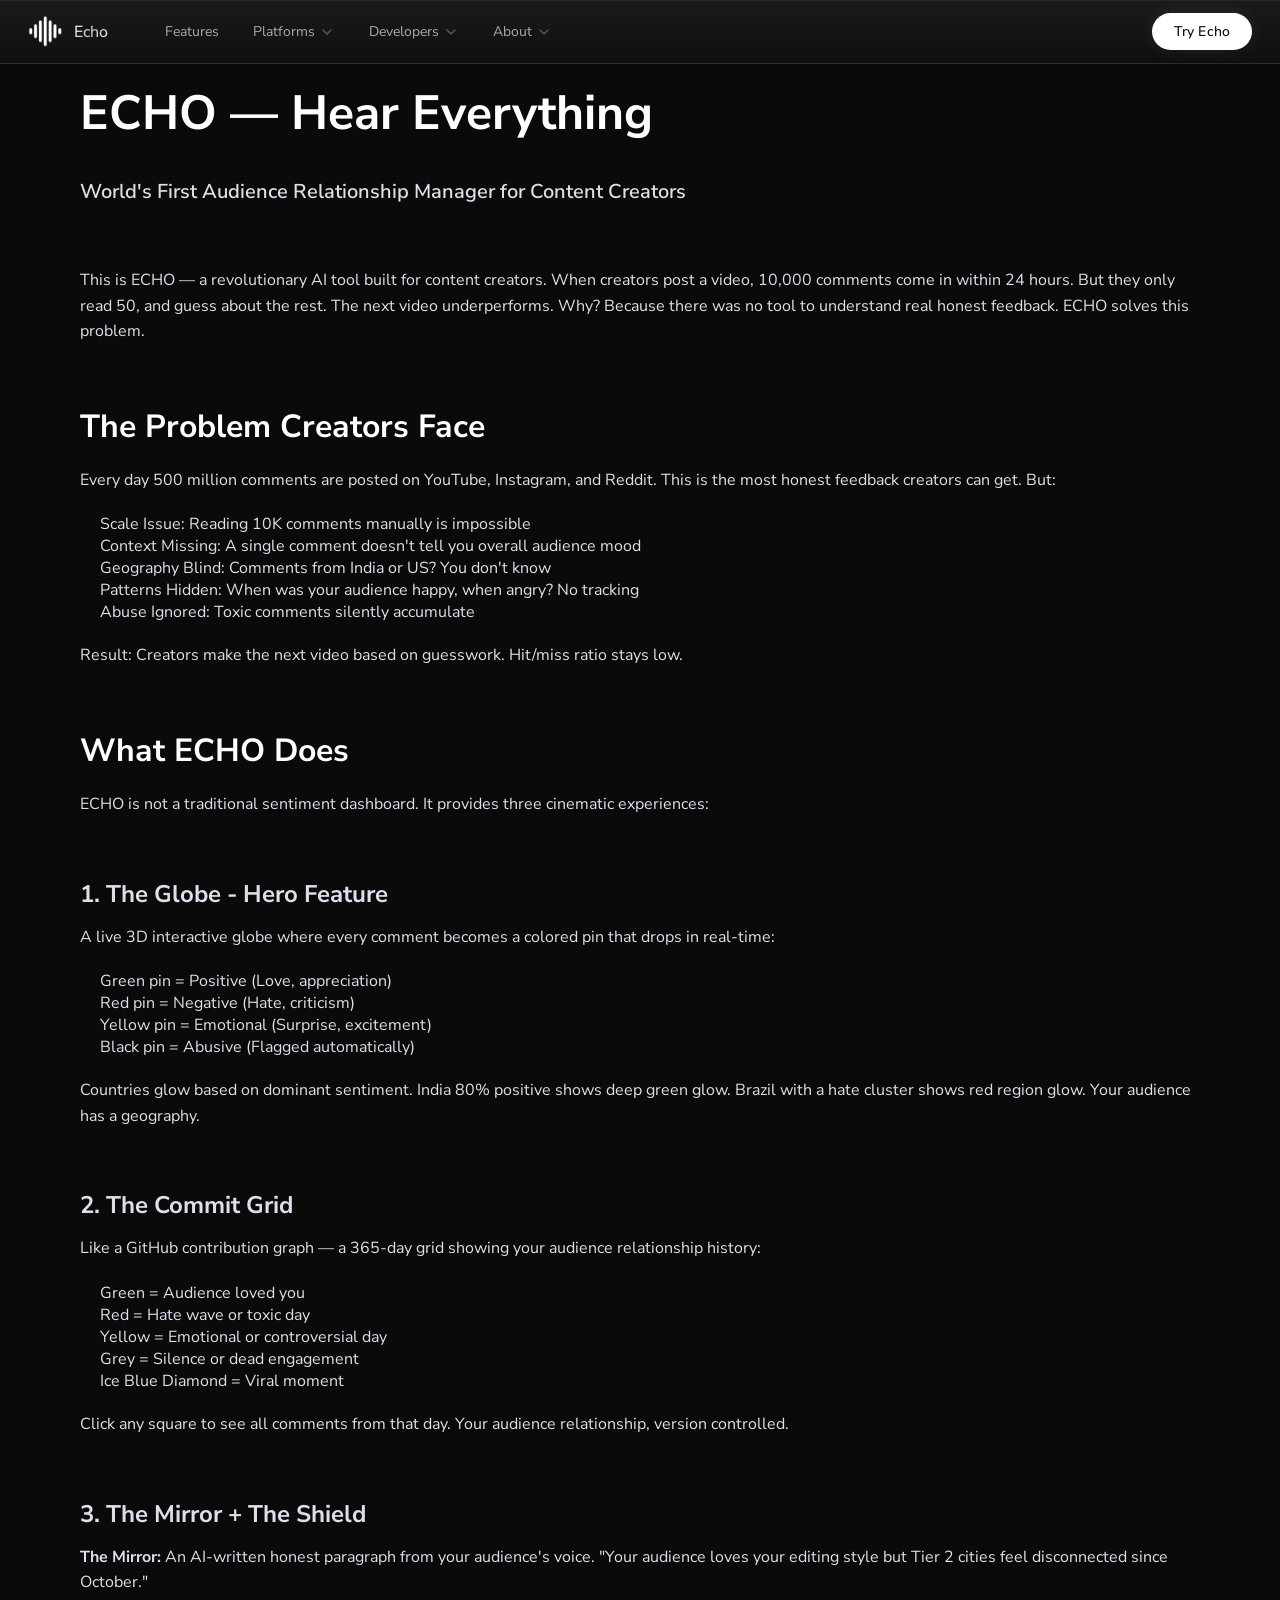
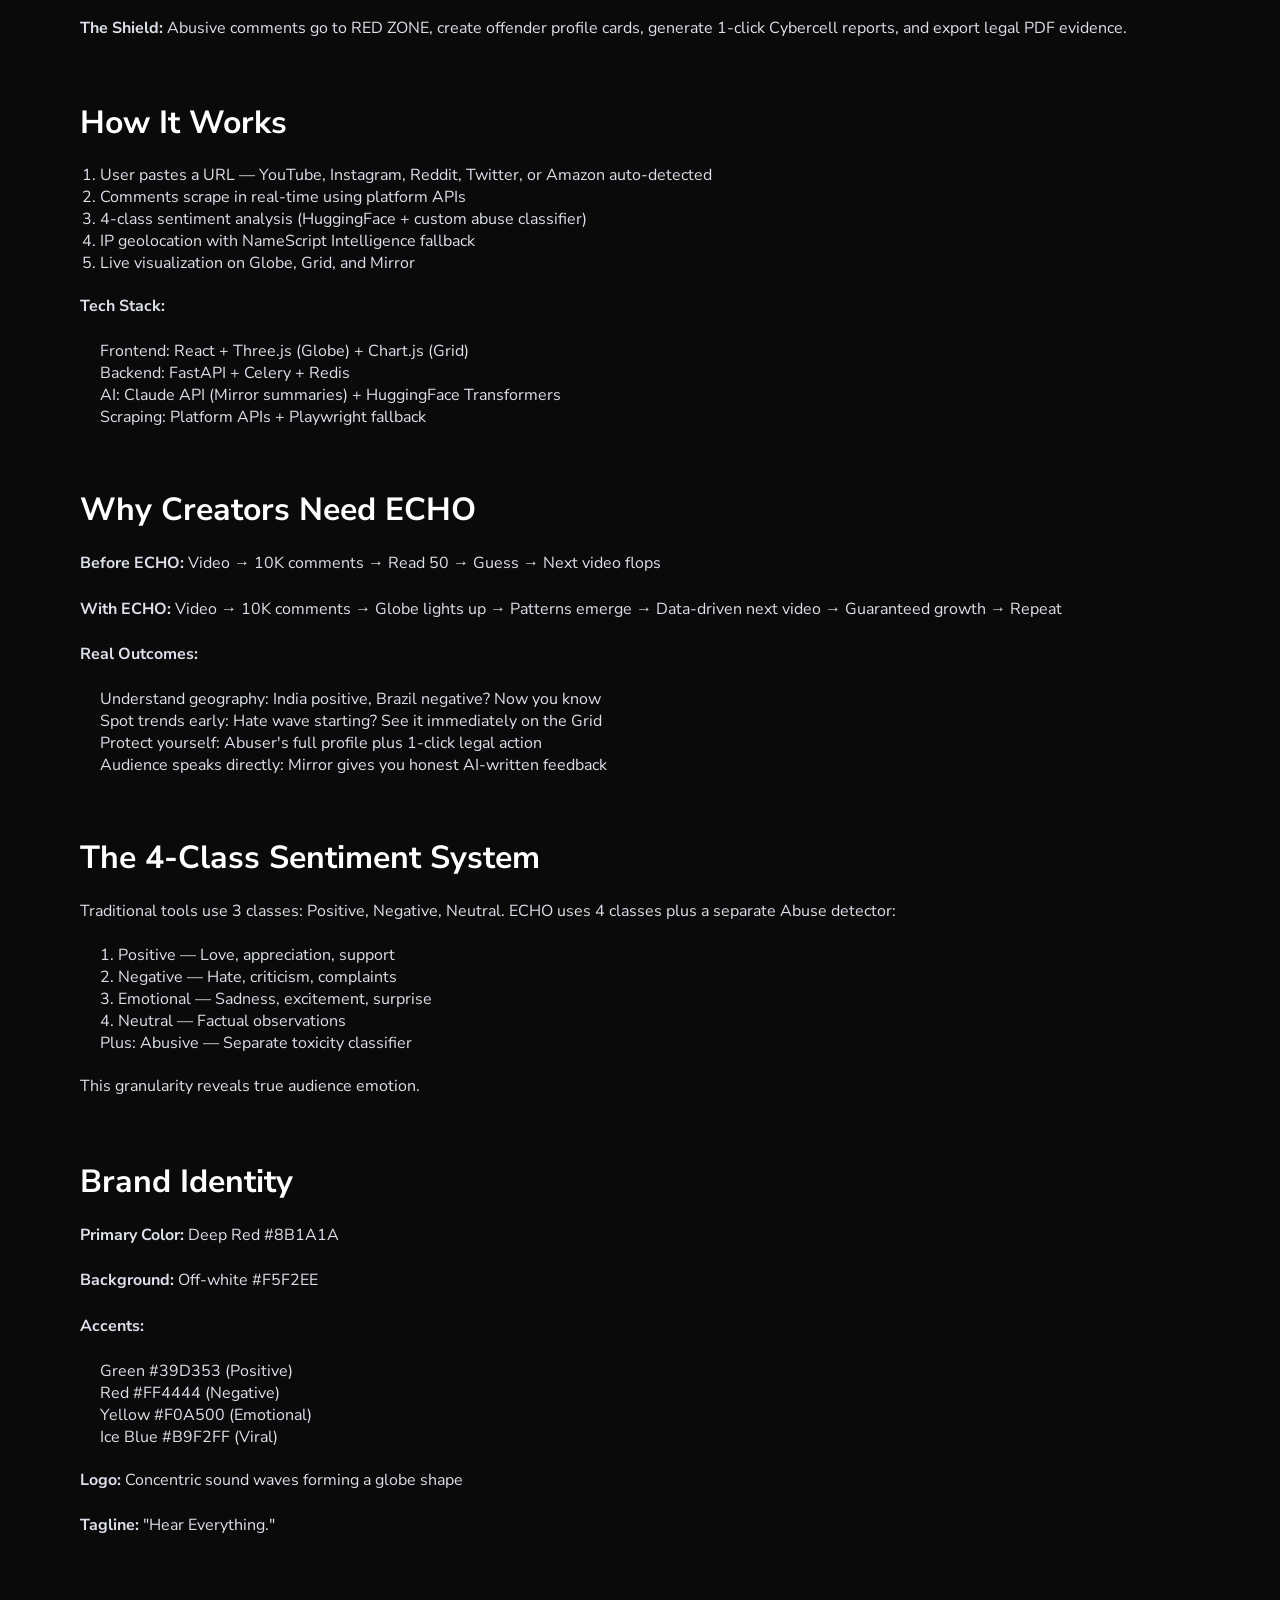
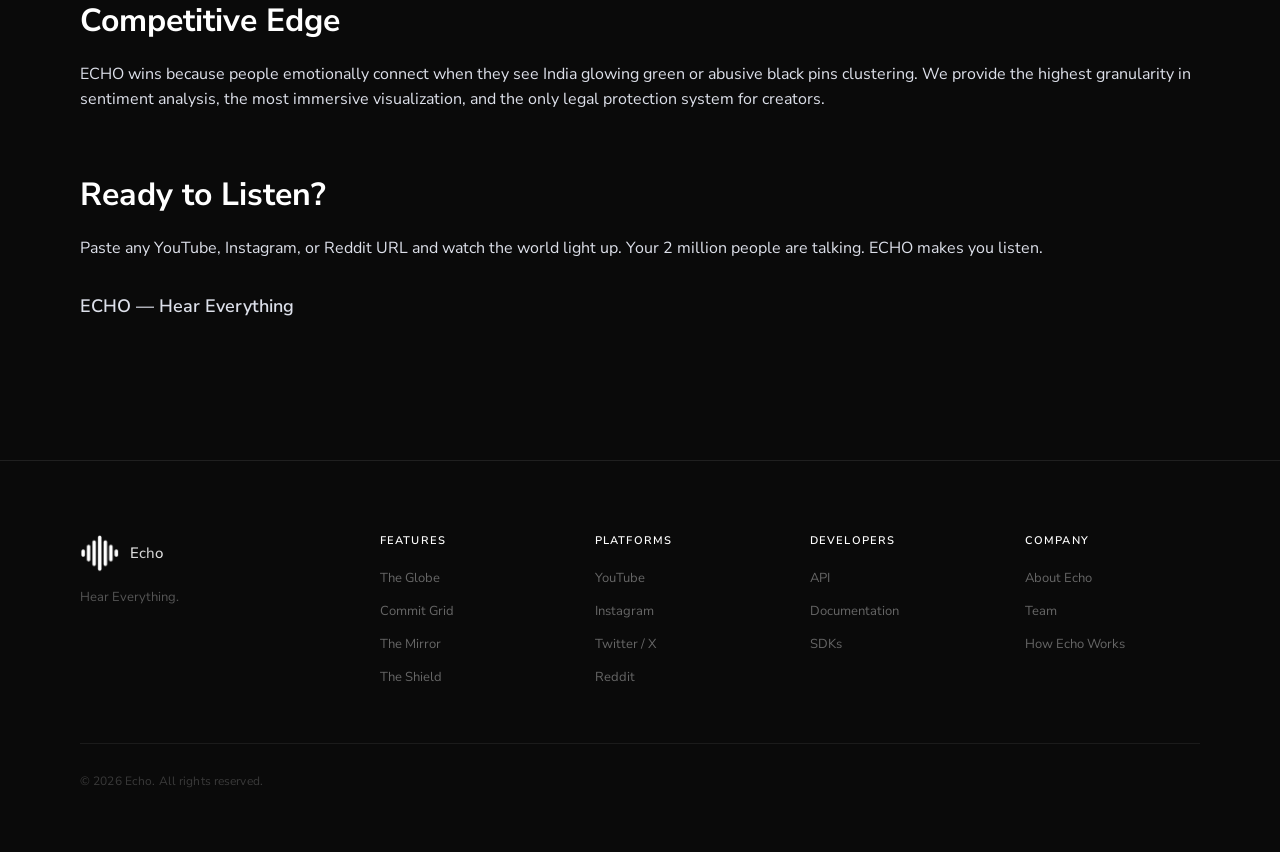
==== about.html @ 7bc2d434 "Initial commit" ====
<!DOCTYPE html>
<html lang="en">
<head>
  <meta charset="UTF-8" />
  <meta name="viewport" content="width=device-width, initial-scale=1.0" />
  <title>About Echo</title>
  <link rel="stylesheet" href="components/navbar/navbar.css" />
  <link rel="stylesheet" href="components/footer/footer.css" />
  <link rel="preconnect" href="https://fonts.googleapis.com" />
  <link rel="preconnect" href="https://fonts.gstatic.com" crossorigin />
  <link href="https://fonts.googleapis.com/css2?family=Nunito+Sans:opsz,wght@6..12,300;6..12,400;6..12,500;6..12,600&display=swap" rel="stylesheet" />
  <style>
    * {
      margin: 0;
      padding: 0;
      box-sizing: border-box;
    }

    body {
      margin: 0;
      padding: 0;
      overflow-x: hidden;
      background: #0a0a0a;
      color: #dde0ea;
      font-family: 'Nunito Sans', sans-serif;
      display: flex;
      flex-direction: column;
      min-height: 100vh;
    }

    main {
      flex: 1;
      padding: 80px 40px;
      max-width: 1200px;
      margin: 0 auto;
      width: 100%;
    }

    h1 {
      font-size: 48px;
      font-weight: 700;
      margin-bottom: 30px;
      color: #fff;
    }

    h2 {
      font-size: 32px;
      font-weight: 700;
      margin: 50px 0 20px;
      color: #fff;
    }

    p {
      font-size: 16px;
      line-height: 1.6;
      color: #dde0ea;
      margin-bottom: 20px;
    }

    a {
      color: #58a6ff;
      text-decoration: none;
    }

    a:hover {
      text-decoration: underline;
    }

    .about-section {
      margin-bottom: 60px;
    }

    .footer {
      flex-shrink: 0;
    }
  </style>
</head>
<body>

<header class="navbar" id="navbar">
  <div class="navbar__bar">

    <a href="/" class="navbar__logo" aria-label="Echo">
      <img src="assets/logo.png" alt="" class="navbar__logo-img" />
      <span class="navbar__logo-text">Echo</span>
    </a>

    <nav class="navbar__nav" aria-label="Main navigation">
      <ul class="navbar__list">

        <li class="navbar__item">
          <a href="html/research.html" class="navbar__link">Features</a>
        </li>

        <li class="navbar__item navbar__item--drop" data-drop="mission">
          <button class="navbar__link navbar__trigger" aria-expanded="false">
            Platforms
            <svg class="navbar__chevron" width="16" height="16" viewBox="0 0 16 16" fill="none">
              <path d="M4 6l4 4 4-4" stroke="currentColor" stroke-width="1.6" stroke-linecap="round" stroke-linejoin="round"/>
            </svg>
          </button>
        </li>

        <li class="navbar__item navbar__item--drop" data-drop="community">
          <button class="navbar__link navbar__trigger" aria-expanded="false">
            Developers 
            <svg class="navbar__chevron" width="16" height="16" viewBox="0 0 16 16" fill="none">
              <path d="M4 6l4 4 4-4" stroke="currentColor" stroke-width="1.6" stroke-linecap="round" stroke-linejoin="round"/>
            </svg>
          </button>
        </li>

        <li class="navbar__item navbar__item--drop" data-drop="resources">
          <button class="navbar__link navbar__trigger" aria-expanded="false">
            About 
            <svg class="navbar__chevron" width="16" height="16" viewBox="0 0 16 16" fill="none">
              <path d="M4 6l4 4 4-4" stroke="currentColor" stroke-width="1.6" stroke-linecap="round" stroke-linejoin="round"/>
            </svg>
          </button>
        </li>

      </ul>
    </nav>

    <div class="navbar__right">
      <a href="html/join.html" class="navbar__cta">Try Echo</a>
      <button class="navbar__hamburger" id="hamburgerBtn" aria-label="Open menu" aria-expanded="false">
        <span></span><span></span><span></span>
      </button>
    </div>

  </div>

  <!-- Dropdowns -->
  <div class="dropdown" id="drop-mission">
    <div class="dropdown__inner">
      <div class="dropdown__info">
        <h3 class="dropdown__headline">Analyze conversations<br>across the internet</h3>
        <p class="dropdown__sub">ECHO collects and analyzes comments from major social platforms to understand audience sentiment.</p>
        <a href="html/mission.html" class="dropdown__see-all">See supported platforms</a>
      </div>
      <ul class="dropdown__links">
        <li><a href="#" class="dropdown__link">YouTube Comments <span>›</span></a></li>
        <li><a href="#" class="dropdown__link">Instagram Reels <span>›</span></a></li>
        <li><a href="#" class="dropdown__link">Twitter / X Replies <span>›</span></a></li>
        <li><a href="#" class="dropdown__link">Reddit Discussions <span>›</span></a></li>
        <li><a href="#" class="dropdown__link">Amazon Reviews <span>›</span></a></li>
      </ul>
    </div>
  </div>

  <div class="dropdown" id="drop-community">
    <div class="dropdown__inner">
      <div class="dropdown__info">
        <h3 class="dropdown__headline">Built by developers,<br>for developers</h3>
        <p class="dropdown__sub">Integrate Echo into your applications using our APIs and developer tools.</p>
        <a href="html/community.html" class="dropdown__see-all">Developer resources</a>
      </div>
      <ul class="dropdown__links">
        <li><a href="#" class="dropdown__link">REST API <span>›</span></a></li>
        <li><a href="#" class="dropdown__link">Documentation <span>›</span></a></li>
        <li><a href="#" class="dropdown__link">SDKs & Tools <span>›</span></a></li>
        <li><a href="#" class="dropdown__link">Open Source <span>›</span></a></li>
      </ul>
    </div>
  </div>

  <div class="dropdown" id="drop-resources">
    <div class="dropdown__inner">
      <div class="dropdown__info">
        <h3 class="dropdown__headline">Learn more about<br>ECHO and its mission</h3>
      </div>
      <ul class="dropdown__links">
        <li><a href="#" class="dropdown__link">About Echo <span>›</span></a></li>
        <li><a href="#" class="dropdown__link">Team <span>›</span></a></li>
        <li><a href="#" class="dropdown__link">How Echo Works <span>›</span></a></li>
        <li><a href="#" class="dropdown__link">Contact <span>›</span></a></li>
      </ul>
    </div>
  </div>

  <div class="mobile-menu" id="mobileMenu" aria-hidden="true">
    <ul class="mobile-list">
      <li><a href="html/research.html" class="mobile-link">Features</a></li>

      <li class="mobile-group">
        <button class="mobile-link mobile-group__btn" aria-expanded="false">
          Platforms
          <svg class="navbar__chevron" width="16" height="16" viewBox="0 0 16 16" fill="none">
            <path d="M4 6l4 4 4-4" stroke="currentColor" stroke-width="1.6" stroke-linecap="round" stroke-linejoin="round"/>
          </svg>
        </button>
        <ul class="mobile-sub">
          <li><a href="#" class="mobile-sublink">YouTube</a></li>
          <li><a href="#" class="mobile-sublink">Instagram</a></li>
          <li><a href="#" class="mobile-sublink">Twitter / X</a></li>
          <li><a href="#" class="mobile-sublink">Reddit</a></li>
        </ul>
      </li>

      <li class="mobile-group">
        <button class="mobile-link mobile-group__btn" aria-expanded="false">
          Developers
          <svg class="navbar__chevron" width="16" height="16" viewBox="0 0 16 16" fill="none">
            <path d="M4 6l4 4 4-4" stroke="currentColor" stroke-width="1.6" stroke-linecap="round" stroke-linejoin="round"/>
          </svg>
        </button>
        <ul class="mobile-sub">
          <li><a href="#" class="mobile-sublink">API</a></li>
          <li><a href="#" class="mobile-sublink">Documentation</a></li>
          <li><a href="#" class="mobile-sublink">Open Source</a></li>
        </ul>
      </li>

      <li class="mobile-group">
        <button class="mobile-link mobile-group__btn" aria-expanded="false">
          About
          <svg class="navbar__chevron" width="16" height="16" viewBox="0 0 16 16" fill="none">
            <path d="M4 6l4 4 4-4" stroke="currentColor" stroke-width="1.6" stroke-linecap="round" stroke-linejoin="round"/>
          </svg>
        </button>
        <ul class="mobile-sub">
          <li><a href="#" class="mobile-sublink">About Echo</a></li>
          <li><a href="#" class="mobile-sublink">Team</a></li>
          <li><a href="#" class="mobile-sublink">Hackathon</a></li>
        </ul>
      </li>

      <li class="mobile-cta-row">
        <a href="html/join.html" class="navbar__cta">Try Echo</a>
      </li>
    </ul>
  </div>

</header>

<div class="dropdown-overlay" id="dropOverlay"></div>

<main>
  <div class="about-section">
    <h1>ECHO — Hear Everything</h1>
    <p style="font-size: 20px; font-weight: 600; margin-bottom: 40px;">World's First Audience Relationship Manager for Content Creators</p>
  </div>

  <div class="about-section">
    <p>This is ECHO — a revolutionary AI tool built for content creators. When creators post a video, 10,000 comments come in within 24 hours. But they only read 50, and guess about the rest. The next video underperforms. Why? Because there was no tool to understand real honest feedback. ECHO solves this problem.</p>
  </div>

  <div class="about-section">
    <h2>The Problem Creators Face</h2>
    <p>Every day 500 million comments are posted on YouTube, Instagram, and Reddit. This is the most honest feedback creators can get. But:</p>
    <ul style="margin: 15px 0 20px 20px; color: #dde0ea;">
      <li>Scale Issue: Reading 10K comments manually is impossible</li>
      <li>Context Missing: A single comment doesn't tell you overall audience mood</li>
      <li>Geography Blind: Comments from India or US? You don't know</li>
      <li>Patterns Hidden: When was your audience happy, when angry? No tracking</li>
      <li>Abuse Ignored: Toxic comments silently accumulate</li>
    </ul>
    <p>Result: Creators make the next video based on guesswork. Hit/miss ratio stays low.</p>
  </div>

  <div class="about-section">
    <h2>What ECHO Does</h2>
    <p>ECHO is not a traditional sentiment dashboard. It provides three cinematic experiences:</p>
  </div>

  <div class="about-section">
    <h3 style="font-size: 24px; margin: 30px 0 15px;">1. The Globe - Hero Feature</h3>
    <p>A live 3D interactive globe where every comment becomes a colored pin that drops in real-time:</p>
    <ul style="margin: 15px 0 20px 20px; color: #dde0ea;">
      <li>Green pin = Positive (Love, appreciation)</li>
      <li>Red pin = Negative (Hate, criticism)</li>
      <li>Yellow pin = Emotional (Surprise, excitement)</li>
      <li>Black pin = Abusive (Flagged automatically)</li>
    </ul>
    <p>Countries glow based on dominant sentiment. India 80% positive shows deep green glow. Brazil with a hate cluster shows red region glow. Your audience has a geography.</p>
  </div>

  <div class="about-section">
    <h3 style="font-size: 24px; margin: 30px 0 15px;">2. The Commit Grid</h3>
    <p>Like a GitHub contribution graph — a 365-day grid showing your audience relationship history:</p>
    <ul style="margin: 15px 0 20px 20px; color: #dde0ea;">
      <li>Green = Audience loved you</li>
      <li>Red = Hate wave or toxic day</li>
      <li>Yellow = Emotional or controversial day</li>
      <li>Grey = Silence or dead engagement</li>
      <li>Ice Blue Diamond = Viral moment</li>
    </ul>
    <p>Click any square to see all comments from that day. Your audience relationship, version controlled.</p>
  </div>

  <div class="about-section">
    <h3 style="font-size: 24px; margin: 30px 0 15px;">3. The Mirror + The Shield</h3>
    <p><strong>The Mirror:</strong> An AI-written honest paragraph from your audience's voice. "Your audience loves your editing style but Tier 2 cities feel disconnected since October."</p>
    <p><strong>The Shield:</strong> Abusive comments go to RED ZONE, create offender profile cards, generate 1-click Cybercell reports, and export legal PDF evidence.</p>
  </div>

  <div class="about-section">
    <h2>How It Works</h2>
    <ol style="margin: 15px 0 20px 20px; color: #dde0ea;">
      <li>User pastes a URL — YouTube, Instagram, Reddit, Twitter, or Amazon auto-detected</li>
      <li>Comments scrape in real-time using platform APIs</li>
      <li>4-class sentiment analysis (HuggingFace + custom abuse classifier)</li>
      <li>IP geolocation with NameScript Intelligence fallback</li>
      <li>Live visualization on Globe, Grid, and Mirror</li>
    </ol>
    <p><strong>Tech Stack:</strong></p>
    <ul style="margin: 15px 0 20px 20px; color: #dde0ea;">
      <li>Frontend: React + Three.js (Globe) + Chart.js (Grid)</li>
      <li>Backend: FastAPI + Celery + Redis</li>
      <li>AI: Claude API (Mirror summaries) + HuggingFace Transformers</li>
      <li>Scraping: Platform APIs + Playwright fallback</li>
    </ul>
  </div>

  <div class="about-section">
    <h2>Why Creators Need ECHO</h2>
    <p><strong>Before ECHO:</strong> Video → 10K comments → Read 50 → Guess → Next video flops</p>
    <p><strong>With ECHO:</strong> Video → 10K comments → Globe lights up → Patterns emerge → Data-driven next video → Guaranteed growth → Repeat</p>
    <p><strong>Real Outcomes:</strong></p>
    <ul style="margin: 15px 0 20px 20px; color: #dde0ea;">
      <li>Understand geography: India positive, Brazil negative? Now you know</li>
      <li>Spot trends early: Hate wave starting? See it immediately on the Grid</li>
      <li>Protect yourself: Abuser's full profile plus 1-click legal action</li>
      <li>Audience speaks directly: Mirror gives you honest AI-written feedback</li>
    </ul>
  </div>

  <div class="about-section">
    <h2>The 4-Class Sentiment System</h2>
    <p>Traditional tools use 3 classes: Positive, Negative, Neutral. ECHO uses 4 classes plus a separate Abuse detector:</p>
    <ul style="margin: 15px 0 20px 20px; color: #dde0ea;">
      <li>1. Positive — Love, appreciation, support</li>
      <li>2. Negative — Hate, criticism, complaints</li>
      <li>3. Emotional — Sadness, excitement, surprise</li>
      <li>4. Neutral — Factual observations</li>
      <li>Plus: Abusive — Separate toxicity classifier</li>
    </ul>
    <p>This granularity reveals true audience emotion.</p>
  </div>

  <div class="about-section">
    <h2>Brand Identity</h2>
    <p><strong>Primary Color:</strong> Deep Red #8B1A1A</p>
    <p><strong>Background:</strong> Off-white #F5F2EE</p>
    <p><strong>Accents:</strong></p>
    <ul style="margin: 15px 0 20px 20px; color: #dde0ea;">
      <li>Green #39D353 (Positive)</li>
      <li>Red #FF4444 (Negative)</li>
      <li>Yellow #F0A500 (Emotional)</li>
      <li>Ice Blue #B9F2FF (Viral)</li>
    </ul>
    <p><strong>Logo:</strong> Concentric sound waves forming a globe shape</p>
    <p><strong>Tagline:</strong> "Hear Everything."</p>
  </div>

  <div class="about-section">
    <h2>Competitive Edge</h2>
    <p>ECHO wins because people emotionally connect when they see India glowing green or abusive black pins clustering. We provide the highest granularity in sentiment analysis, the most immersive visualization, and the only legal protection system for creators.</p>
  </div>

  <div class="about-section">
    <h2>Ready to Listen?</h2>
    <p>Paste any YouTube, Instagram, or Reddit URL and watch the world light up. Your 2 million people are talking. ECHO makes you listen.</p>
    <p style="margin-top: 30px; font-size: 18px; font-weight: 600;">ECHO — Hear Everything</p>
  </div>
</main>

<footer class="footer" id="footer">
  <div class="footer__top">

    <div class="footer__brand">
      <a href="/" class="footer__logo">
        <img src="assets/logo.png" alt="" class="footer__logo-img" />
        <span class="footer__logo-text">Echo</span>
      </a>
      <p class="footer__tagline">Hear Everything.</p>
    </div>

    <div class="footer__col">
      <h4 class="footer__col-title">Features</h4>
      <ul class="footer__col-list">
        <li><a href="#" class="footer__col-link">The Globe</a></li>
        <li><a href="#" class="footer__col-link">Commit Grid</a></li>
        <li><a href="#" class="footer__col-link">The Mirror</a></li>
        <li><a href="#" class="footer__col-link">The Shield</a></li>
      </ul>
    </div>

    <div class="footer__col">
      <h4 class="footer__col-title">Platforms</h4>
      <ul class="footer__col-list">
        <li><a href="#" class="footer__col-link">YouTube</a></li>
        <li><a href="#" class="footer__col-link">Instagram</a></li>
        <li><a href="#" class="footer__col-link">Twitter / X</a></li>
        <li><a href="#" class="footer__col-link">Reddit</a></li>
      </ul>
    </div>

    <div class="footer__col">
      <h4 class="footer__col-title">Developers</h4>
      <ul class="footer__col-list">
        <li><a href="#" class="footer__col-link">API</a></li>
        <li><a href="#" class="footer__col-link">Documentation</a></li>
        <li><a href="#" class="footer__col-link">SDKs</a></li>
      </ul>
    </div>

    <div class="footer__col">
      <h4 class="footer__col-title">Company</h4>
      <ul class="footer__col-list">
        <li><a href="#" class="footer__col-link">About Echo</a></li>
        <li><a href="#" class="footer__col-link">Team</a></li>
        <li><a href="#" class="footer__col-link">How Echo Works</a></li>
      </ul>
    </div>

  </div>

  <div class="footer__bottom">
    <p class="footer__copy">© <span id="footerYear"></span> Echo. All rights reserved.</p>
  </div>

</footer>

<script src="components/navbar/navbar.js"></script>
<script src="components/footer/footer.js"></script>

</body>
</html>
---- components/navbar/navbar.css ----
/* ============================================================
   ASTRAKSHAYA — NAVBAR CSS
   ============================================================ */

*, *::before, *::after { box-sizing: border-box; margin: 0; padding: 0; }

:root {
  --bg:           #0a0a0a;
  --drop-bg:      #141414;
  --border:       rgba(255,255,255,0.09);
  --border-drop:  rgba(255,255,255,0.11);
  --text:         #f2f2f2;
  --text-nav:     #aaaaaa;
  --text-nav-hov: #ffffff;
  --text-dim:     #555555;
  --text-head:    #e8e8e8;
  --text-sub:     #666666;
  --text-link:    #d0d0d0;
  --pill:         rgba(255,255,255,0.08);
  --pill-hover:   rgba(255,255,255,0.12);
  --pill-border:  rgba(255,255,255,0.13);
  --cta-bg:       #ffffff;
  --cta-fg:       #0a0a0a;
  --cta-hover:    #e8e8e8;
  --nav-h:        64px;
  --r-pill:       999px;
  --ease:         cubic-bezier(0.2, 0, 0, 1);
  --font:         'Nunito Sans', -apple-system, BlinkMacSystemFont, sans-serif;
}

html { scroll-behavior: smooth; }
body {
  font-family: var(--font);
  background: var(--bg);
  color: var(--text);
  -webkit-font-smoothing: antialiased;
}
a  { text-decoration: none; color: inherit; }
ul { list-style: none; }
button { background: none; border: none; cursor: pointer; font: inherit; color: inherit; padding: 0; }

/* ── NAVBAR ───────────────────────────────────────────────── */
.navbar {
  position: fixed;
  inset: 0 0 auto 0;
  z-index: 900;
}

.navbar__bar {
  height: var(--nav-h);
  background: linear-gradient(180deg, #1a1a1a 0%, #0f0f0f 100%);
  border-bottom: 1px solid var(--border);
  box-shadow: inset 0 1px 0 rgba(255,255,255,0.06);
  display: flex;
  align-items: center;
  padding: 0 28px;
  transition: box-shadow .3s var(--ease), background .3s var(--ease);
}

.navbar.is-scrolled .navbar__bar {
  background: linear-gradient(180deg, #191919 0%, #0d0d0d 100%);
  box-shadow:
    inset 0 1px 0 rgba(255,255,255,0.08),
    0 8px 40px rgba(0,0,0,0.8),
    0 2px 10px rgba(0,0,0,0.5);
  backdrop-filter: blur(16px);
  -webkit-backdrop-filter: blur(16px);
}

/* ── LOGO ─────────────────────────────────────────────────── */
.navbar__logo {
  display: flex;
  align-items: center;
  gap: 11px;
  flex-shrink: 0;
  margin-right: 40px;
  transition: opacity .2s;
}
.navbar__logo:hover { opacity: .82; }

.navbar__logo-img {
  width: 35px;
  height: 35px;
  object-fit: contain;
  display: block;
  filter: brightness(0) invert(1) brightness(1.1);
}

.navbar__logo-text {
  font-size: 1rem;
  font-weight: 500;
  letter-spacing: .01em;
  background: linear-gradient(135deg, #ffffff 0%, #c0c0c0 55%, #ffffff 100%);
  -webkit-background-clip: text;
  -webkit-text-fill-color: transparent;
  background-clip: text;
  line-height: 1;
}

/* ── NAV LIST ─────────────────────────────────────────────── */
.navbar__nav { flex: 1; }

.navbar__list {
  display: flex;
  align-items: center;
  gap: 2px;
}

.navbar__item { position: relative; }

.navbar__link,
.navbar__trigger {
  display: inline-flex;
  align-items: center;
  gap: 4px;
  padding: 7px 15px;
  border-radius: var(--r-pill);
  font-size: .875rem;
  font-weight: 400;
  color: var(--text-nav);
  background: transparent;
  border: 1px solid transparent;
  white-space: nowrap;
  transition: background .1s var(--ease), color .1s var(--ease), border-color .1s;
}
.navbar__link:hover,
.navbar__trigger:hover {
  color: var(--text-nav-hov);
  background: var(--pill);
  border-color: var(--pill-border);
}

.navbar__item--drop.is-open > .navbar__trigger {
  color: var(--text-nav-hov);
  background: var(--pill-hover);
  border-color: var(--pill-border);
}

.navbar__chevron {
  color: var(--text-dim);
  flex-shrink: 0;
  transition: transform .2s var(--ease), color .1s;
}
.navbar__item--drop.is-open > .navbar__trigger .navbar__chevron {
  transform: rotate(180deg);
  color: var(--text-nav);
}

/* ── RIGHT ────────────────────────────────────────────────── */
.navbar__right {
  display: flex;
  align-items: center;
  gap: 14px;
  margin-left: auto;
  flex-shrink: 0;
}

/* ── CTA ──────────────────────────────────────────────────── */
.navbar__cta {
  display: inline-flex;
  align-items: center;
  gap: 7px;
  padding: 9px 22px;
  background: var(--cta-bg);
  color: var(--cta-fg);
  border-radius: var(--r-pill);
  font-size: .875rem;
  font-weight: 500;
  letter-spacing: .01em;
  white-space: nowrap;
  transition: background .18s var(--ease), box-shadow .25s, transform .15s;
  box-shadow: 0 0 18px rgba(255,255,255,0.1), 0 3px 12px rgba(0,0,0,0.4);
}
.navbar__cta:hover {
  background: var(--cta-hover);
  box-shadow: 0 0 28px rgba(255,255,255,0.16), 0 4px 18px rgba(0,0,0,0.5);
}
.navbar__cta:active { transform: scale(.97); }

/* ── HAMBURGER ────────────────────────────────────────────── */
.navbar__hamburger {
  display: none;
  flex-direction: column;
  justify-content: center;
  gap: 5px;
  width: 38px;
  height: 38px;
  padding: 8px;
  border-radius: 50%;
  border: 1px solid transparent;
  transition: background .18s, border-color .18s;
}
.navbar__hamburger:hover { background: var(--pill); border-color: var(--pill-border); }
.navbar__hamburger span {
  display: block;
  height: 1.5px;
  background: var(--text-nav);
  border-radius: 2px;
  transition: transform .3s var(--ease), opacity .2s, width .25s;
  transform-origin: center;
}
.navbar__hamburger span:nth-child(3) { width: 65%; }
.navbar__hamburger.is-open span:nth-child(1) { transform: translateY(6.5px) rotate(45deg); }
.navbar__hamburger.is-open span:nth-child(2) { opacity: 0; }
.navbar__hamburger.is-open span:nth-child(3) { width: 100%; transform: translateY(-6.5px) rotate(-45deg); }

/* ── DROPDOWN ─────────────────────────────────────────────── */
.dropdown {
  position: absolute;
  top: 100%;
  left: 0;
  right: 0;
  width: 100%;
  background: var(--drop-bg);
  border-bottom: 1px solid var(--border-drop);
  box-shadow:
    inset 0 1px 0 rgba(255,255,255,0.05),
    0 20px 60px rgba(0,0,0,0.8),
    0 6px 20px rgba(0,0,0,0.5);
  opacity: 0;
  pointer-events: none;
  transform: translateY(-6px);
  transition: opacity .15s var(--ease), transform .15s var(--ease);
}
.dropdown.is-open {
  opacity: 1;
  pointer-events: all;
  transform: translateY(0);
}

.dropdown__inner {
  max-width: 1280px;
  margin: 0 auto;
  padding: 36px 80px 40px;
  display: flex;
  gap: 140px;
  align-items: flex-start;
}

.dropdown__info {
  flex-shrink: 0;
  width: 320px;
}

.dropdown__headline {
  font-size: 1.25rem;
  font-weight: 400;
  line-height: 1.45;
  color: var(--text-head);
  margin-bottom: 14px;
}

.dropdown__sub {
  font-size: .875rem;
  color: var(--text-sub);
  line-height: 1.65;
  margin-bottom: 24px;
}

.dropdown__see-all {
  display: inline-flex;
  align-items: center;
  padding: 8px 20px;
  border: 1px solid rgba(255,255,255,0.14);
  border-radius: var(--r-pill);
  font-size: .8125rem;
  color: var(--text-nav);
  background: rgba(255,255,255,0.04);
  transition: background .18s, color .18s, border-color .18s;
}
.dropdown__see-all:hover {
  background: rgba(255,255,255,0.09);
  border-color: rgba(255,255,255,0.22);
  color: var(--text);
}

.dropdown__links {
  flex: 1;
  display: flex;
  flex-direction: column;
  padding-top: 4px;
}

.dropdown__link {
  display: flex;
  align-items: center;
  justify-content: space-between;
  padding: 14px 0;
  font-size: 1.05rem;
  font-weight: 400;
  color: var(--text-link);
  border-bottom: 1px solid rgba(255,255,255,0.07);
  transition: color .15s, padding-left .2s var(--ease);
}
.dropdown__links li:last-child .dropdown__link { border-bottom: none; }

.dropdown__link span {
  font-size: 1.2rem;
  font-weight: 300;
  color: var(--text-dim);
  flex-shrink: 0;
  transition: transform .2s var(--ease), color .15s;
}
.dropdown__link:hover { color: #ffffff; padding-left: 8px; }
.dropdown__link:hover span { transform: translateX(5px); color: var(--text-nav); }

/* ── BLUR OVERLAY ─────────────────────────────────────────── */
.dropdown-overlay {
  position: fixed;
  inset: 0;
  top: var(--nav-h);
  background: rgba(0,0,0,0.45);
  backdrop-filter: blur(8px);
  -webkit-backdrop-filter: blur(8px);
  z-index: 899;
  opacity: 0;
  pointer-events: none;
  transition: opacity .2s var(--ease);
}
.dropdown-overlay.is-visible { opacity: 1; }

/* ── MOBILE MENU ──────────────────────────────────────────── */
.mobile-menu {
  display: none;
  position: absolute;
  top: var(--nav-h);
  left: 0; right: 0;
  background: #0e0e0e;
  border-top: 1px solid var(--border);
  overflow-y: auto;
  max-height: calc(100vh - var(--nav-h));
  opacity: 0;
  transform: translateY(-6px);
  pointer-events: none;
  transition: opacity .25s var(--ease), transform .25s var(--ease);
}
.mobile-menu.is-open {
  opacity: 1;
  transform: translateY(0);
  pointer-events: all;
}

.mobile-list { display: flex; flex-direction: column; padding: 8px 0 32px; }

.mobile-link {
  display: flex;
  align-items: center;
  justify-content: space-between;
  width: 100%;
  padding: 15px 24px;
  font-size: .9375rem;
  color: var(--text-nav);
  transition: background .15s, color .15s;
}
.mobile-link:hover { background: var(--pill); color: var(--text); }

.mobile-sub {
  overflow: hidden;
  max-height: 0;
  background: rgba(255,255,255,0.02);
  transition: max-height .3s var(--ease);
}
.mobile-sub.is-open { max-height: 400px; }

.mobile-sublink {
  display: block;
  padding: 12px 24px 12px 40px;
  font-size: .875rem;
  color: var(--text-dim);
  transition: color .15s, background .15s;
}
.mobile-sublink:hover { color: var(--text); background: var(--pill); }

.mobile-group__btn[aria-expanded="true"] .navbar__chevron { transform: rotate(180deg); }

.mobile-cta-row { padding: 20px 24px 0; }
.mobile-cta-row .navbar__cta { width: 100%; justify-content: center; }

/* ── HERO ─────────────────────────────────────────────────── */
.hero {
  min-height: 100vh;
  display: flex;
  align-items: center;
  justify-content: center;
  text-align: center;
  padding: 0 24px;
  background: #0a0a0a;
}

.hero__content { max-width: 780px; }

.hero__eyebrow {
  font-size: .72rem;
  letter-spacing: .14em;
  text-transform: uppercase;
  color: var(--text-dim);
  margin-bottom: 32px;
}

.hero__title {
  font-size: clamp(2.8rem, 6vw, 5rem);
  font-weight: 300;
  letter-spacing: -.03em;
  line-height: 1.1;
  color: #ffffff;
  margin-bottom: 52px;
}

.hero__btns {
  display: flex;
  align-items: center;
  justify-content: center;
  gap: 16px;
  flex-wrap: wrap;
}

.hero__btn-ghost {
  display: inline-flex;
  align-items: center;
  gap: 7px;
  padding: 9px 22px;
  font-size: .875rem;
  font-weight: 500;
  color: var(--text-nav);
  border: 1px solid rgba(255,255,255,0.18);
  border-radius: var(--r-pill);
  background: transparent;
  letter-spacing: .01em;
  transition: color .18s, border-color .2s, background .18s;
}
.hero__btn-ghost:hover {
  color: var(--text);
  border-color: rgba(255,255,255,0.38);
  background: rgba(255,255,255,0.04);
}

/* ── RESPONSIVE ───────────────────────────────────────────── */
@media (max-width: 860px) {
  .navbar__nav { display: none; }
  .navbar__right > .navbar__cta { display: none; }
  .navbar__hamburger { display: flex; }
  .mobile-menu { display: block; }
}

@media (max-width: 600px) {
  .navbar__bar { padding: 0 16px; }
  .dropdown__inner { padding: 32px 24px 36px; gap: 40px; flex-direction: column; }
  .dropdown__info { width: 100%; }
}
---- components/footer/footer.css ----
/* ============================================================
   ASTRAKSHAYA — FOOTER CSS
   ============================================================ */

.footer {
  background: #0a0a0a;
  border-top: 1px solid rgba(255,255,255,0.09);
  padding: 72px 80px 40px;
  font-family: 'Nunito Sans', -apple-system, BlinkMacSystemFont, sans-serif;
  -webkit-font-smoothing: antialiased;
  color: #f2f2f2;
}

/* ── TOP GRID ─────────────────────────────────────────────── */
.footer__top {
  display: grid;
  grid-template-columns: 260px 1fr 1fr 1fr 1fr;
  gap: 40px;
  padding-bottom: 56px;
  border-bottom: 1px solid rgba(255,255,255,0.07);
}

/* ── BRAND ────────────────────────────────────────────────── */
.footer__brand {
  display: flex;
  flex-direction: column;
  gap: 14px;
}

.footer__logo {
  display: flex;
  align-items: center;
  gap: 10px;
  text-decoration: none;
}

.footer__logo-img {
  width: 40px;
  height: 40px;
  object-fit: contain;
  filter: brightness(0) invert(1) brightness(1.1);
}

.footer__logo-text {
  font-size: .9375rem;
  font-weight: 500;
  letter-spacing: .01em;
  background: linear-gradient(135deg, #ffffff 0%, #c0c0c0 55%, #ffffff 100%);
  -webkit-background-clip: text;
  -webkit-text-fill-color: transparent;
  background-clip: text;
}

.footer__tagline {
  font-size: .8125rem;
  color: #555555;
  line-height: 1.65;
}

.footer__socials {
  display: flex;
  gap: 8px;
  margin-top: 4px;
}

.footer__social-btn {
  display: flex;
  align-items: center;
  justify-content: center;
  width: 34px;
  height: 34px;
  border-radius: 50%;
  border: 1px solid rgba(255,255,255,0.1);
  background: transparent;
  color: #666666;
  text-decoration: none;
  transition: border-color .15s, color .15s, background .15s;
  flex-shrink: 0;
}
.footer__social-btn:hover {
  border-color: rgba(255,255,255,0.25);
  color: #ffffff;
  background: rgba(255,255,255,0.06);
}
.footer__social-btn svg {
  width: 15px;
  height: 15px;
}

/* ── NAV COLUMNS ──────────────────────────────────────────── */
.footer__col-title {
  font-size: .6875rem;
  font-weight: 600;
  letter-spacing: .1em;
  text-transform: uppercase;
  color: #ffffff;
  margin-bottom: 18px;
}

.footer__col-list {
  list-style: none;
  padding: 0;
  margin: 0;
  display: flex;
  flex-direction: column;
  gap: 11px;
}

.footer__col-link {
  font-size: .8125rem;
  color: #666666;
  text-decoration: none;
  transition: color .15s;
  line-height: 1;
}
.footer__col-link:hover { color: #d0d0d0; }

/* ── BOTTOM BAR ───────────────────────────────────────────── */
.footer__bottom {
  display: flex;
  align-items: center;
  justify-content: space-between;
  padding-top: 28px;
  gap: 24px;
  flex-wrap: wrap;
}

.footer__copy {
  font-size: .75rem;
  color: #3a3a3a;
  letter-spacing: .01em;
}

.footer__legal {
  display: flex;
  gap: 24px;
  flex-wrap: wrap;
}

.footer__legal-link {
  font-size: .75rem;
  color: #3a3a3a;
  text-decoration: none;
  transition: color .15s;
}
.footer__legal-link:hover { color: #888888; }

/* ── RESPONSIVE ───────────────────────────────────────────── */
@media (max-width: 1024px) {
  .footer { padding: 56px 40px 36px; }
  .footer__top {
    grid-template-columns: 1fr 1fr 1fr;
    gap: 40px 32px;
  }
  .footer__brand {
    grid-column: 1 / -1;
    flex-direction: row;
    flex-wrap: wrap;
    gap: 24px;
    align-items: flex-start;
  }
}

@media (max-width: 640px) {
  .footer { padding: 48px 20px 32px; }
  .footer__top {
    grid-template-columns: 1fr 1fr;
    gap: 36px 24px;
  }
  .footer__brand {
    grid-column: 1 / -1;
    flex-direction: column;
    gap: 14px;
  }
  .footer__bottom { flex-direction: column; align-items: flex-start; gap: 16px; }
  .footer__legal { gap: 16px; }
}
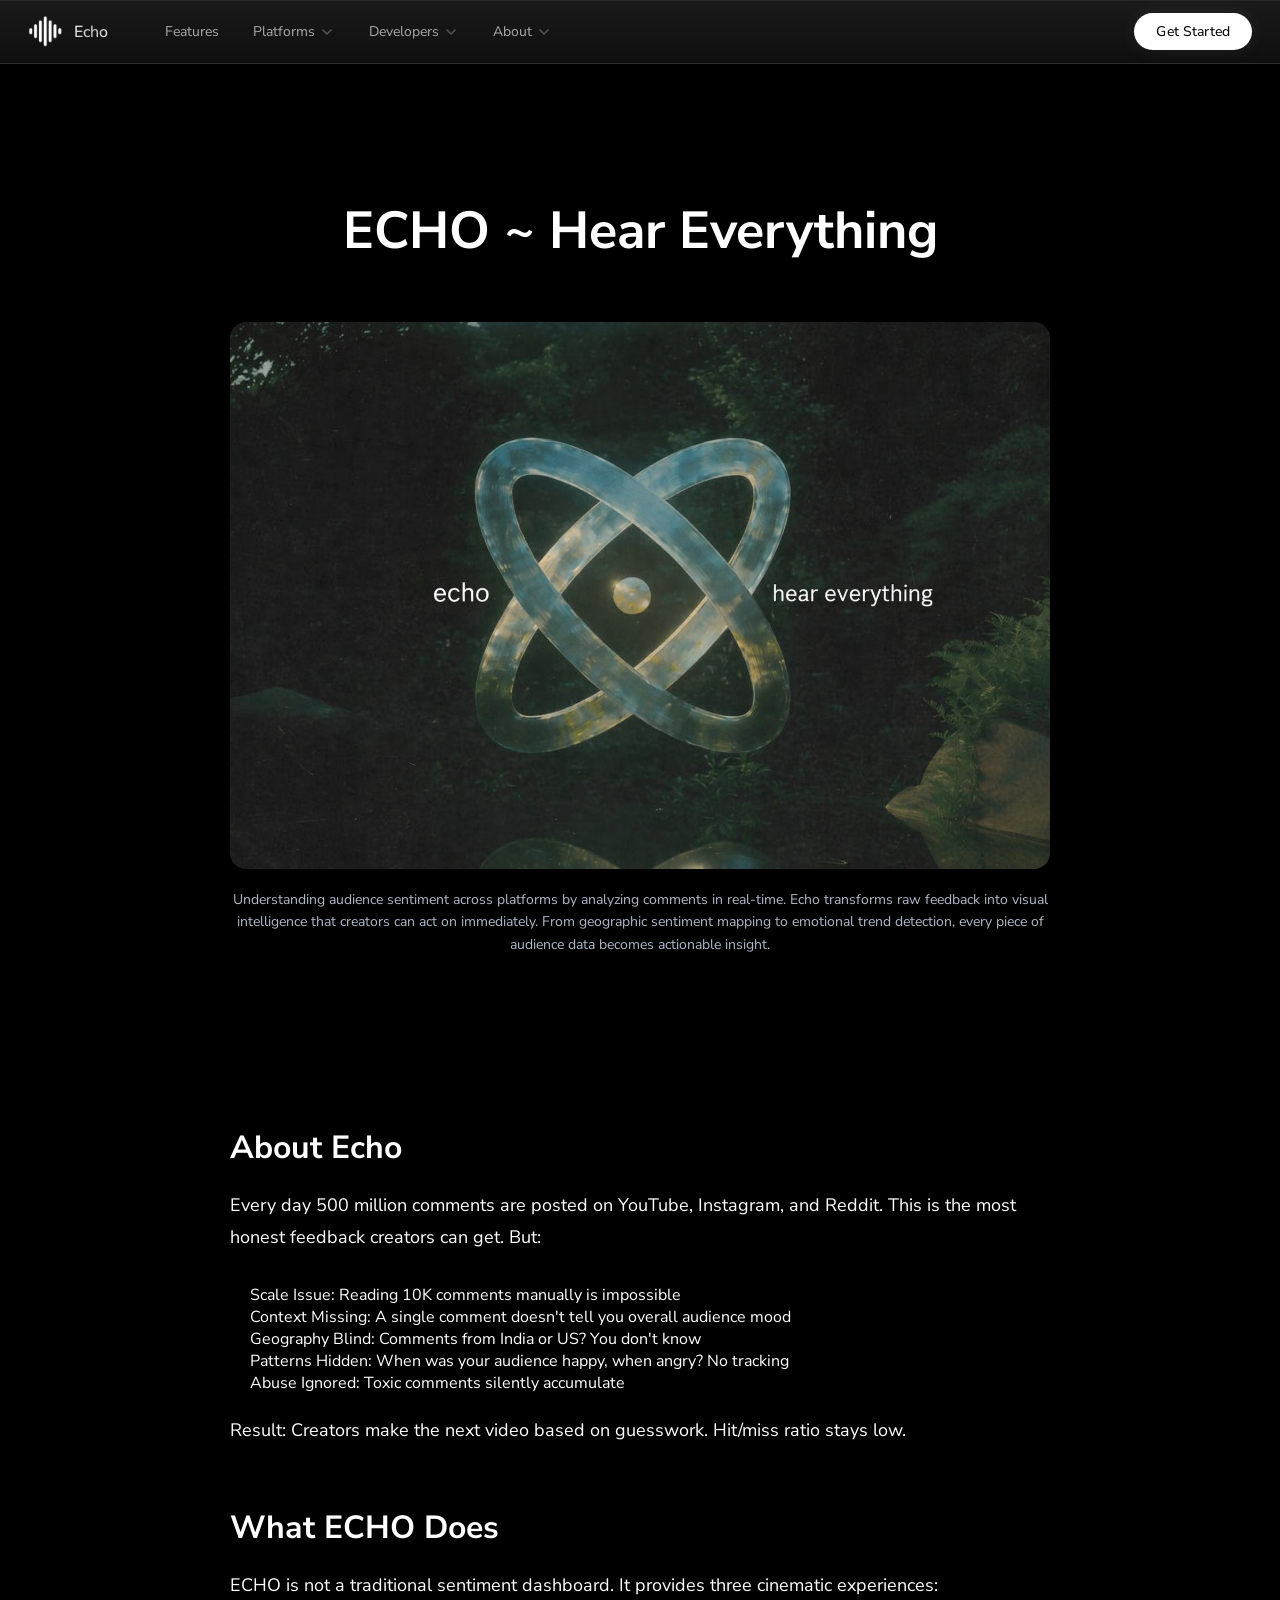
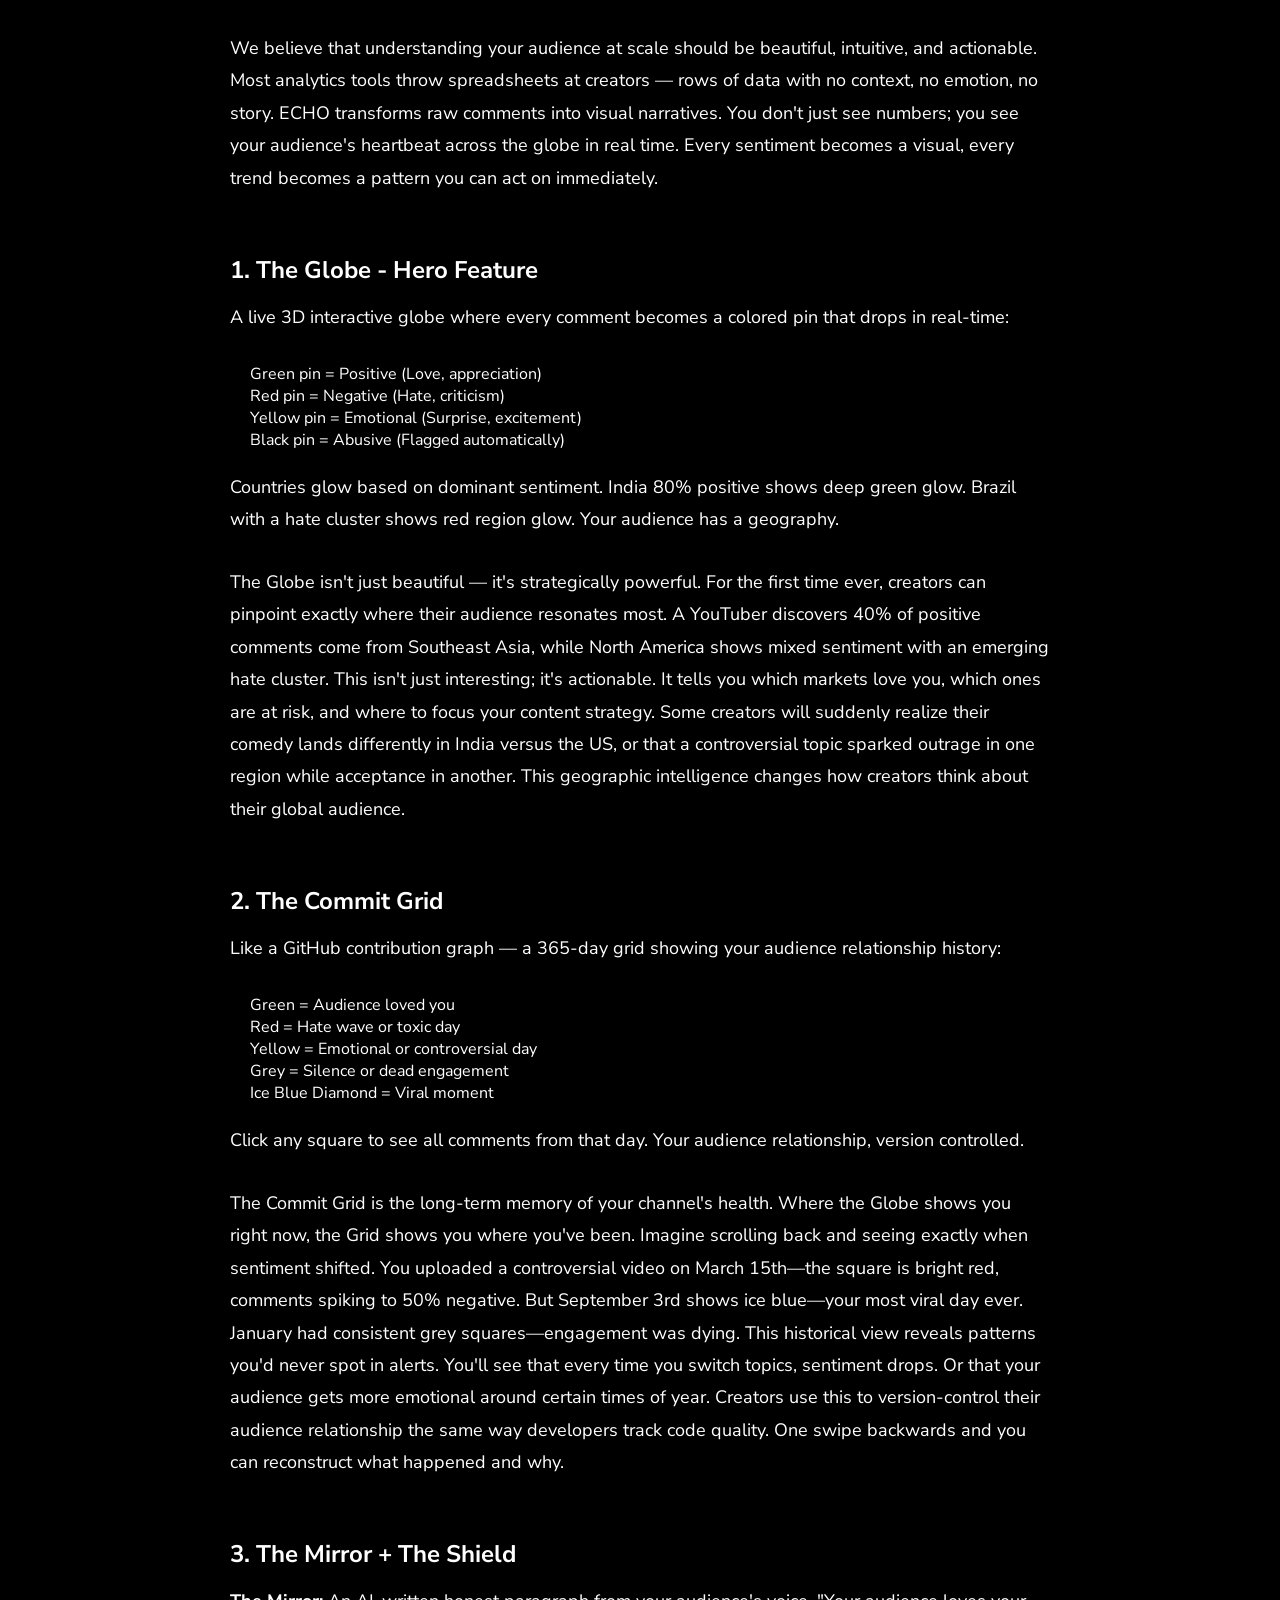
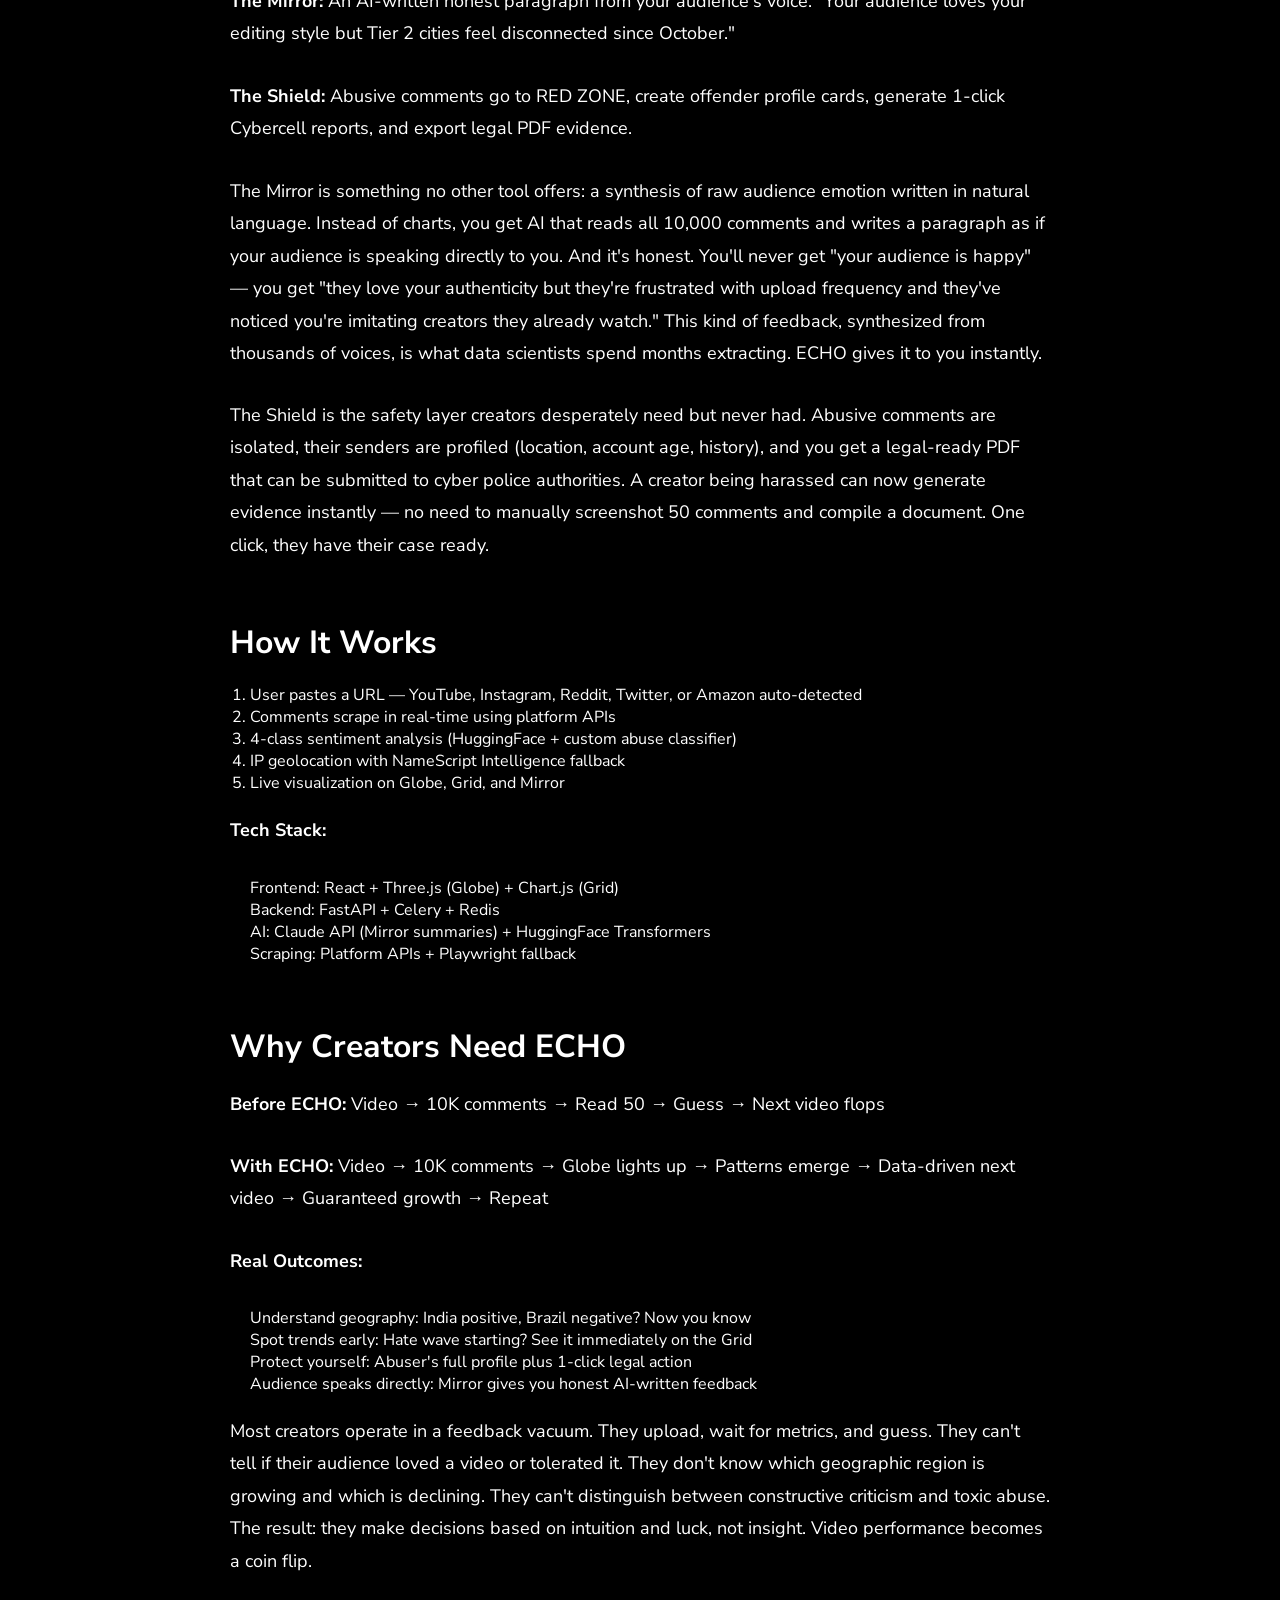
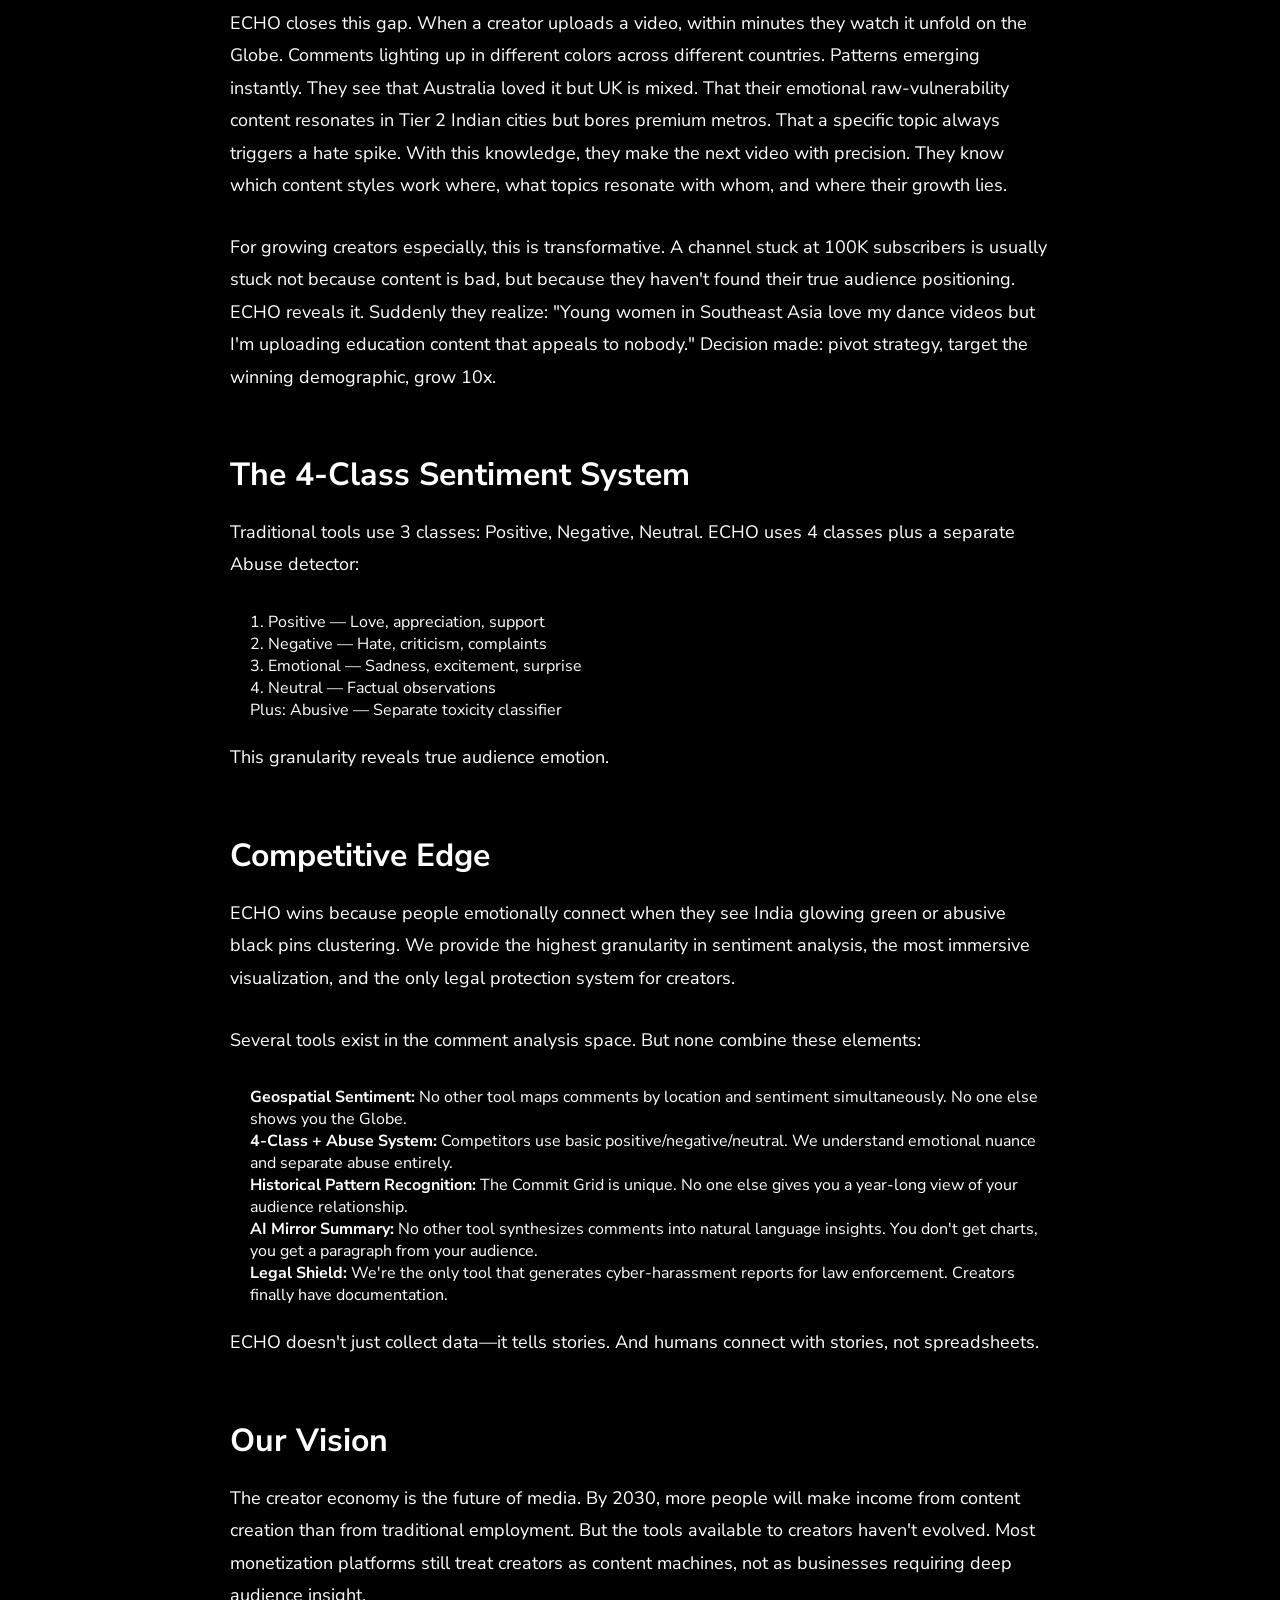
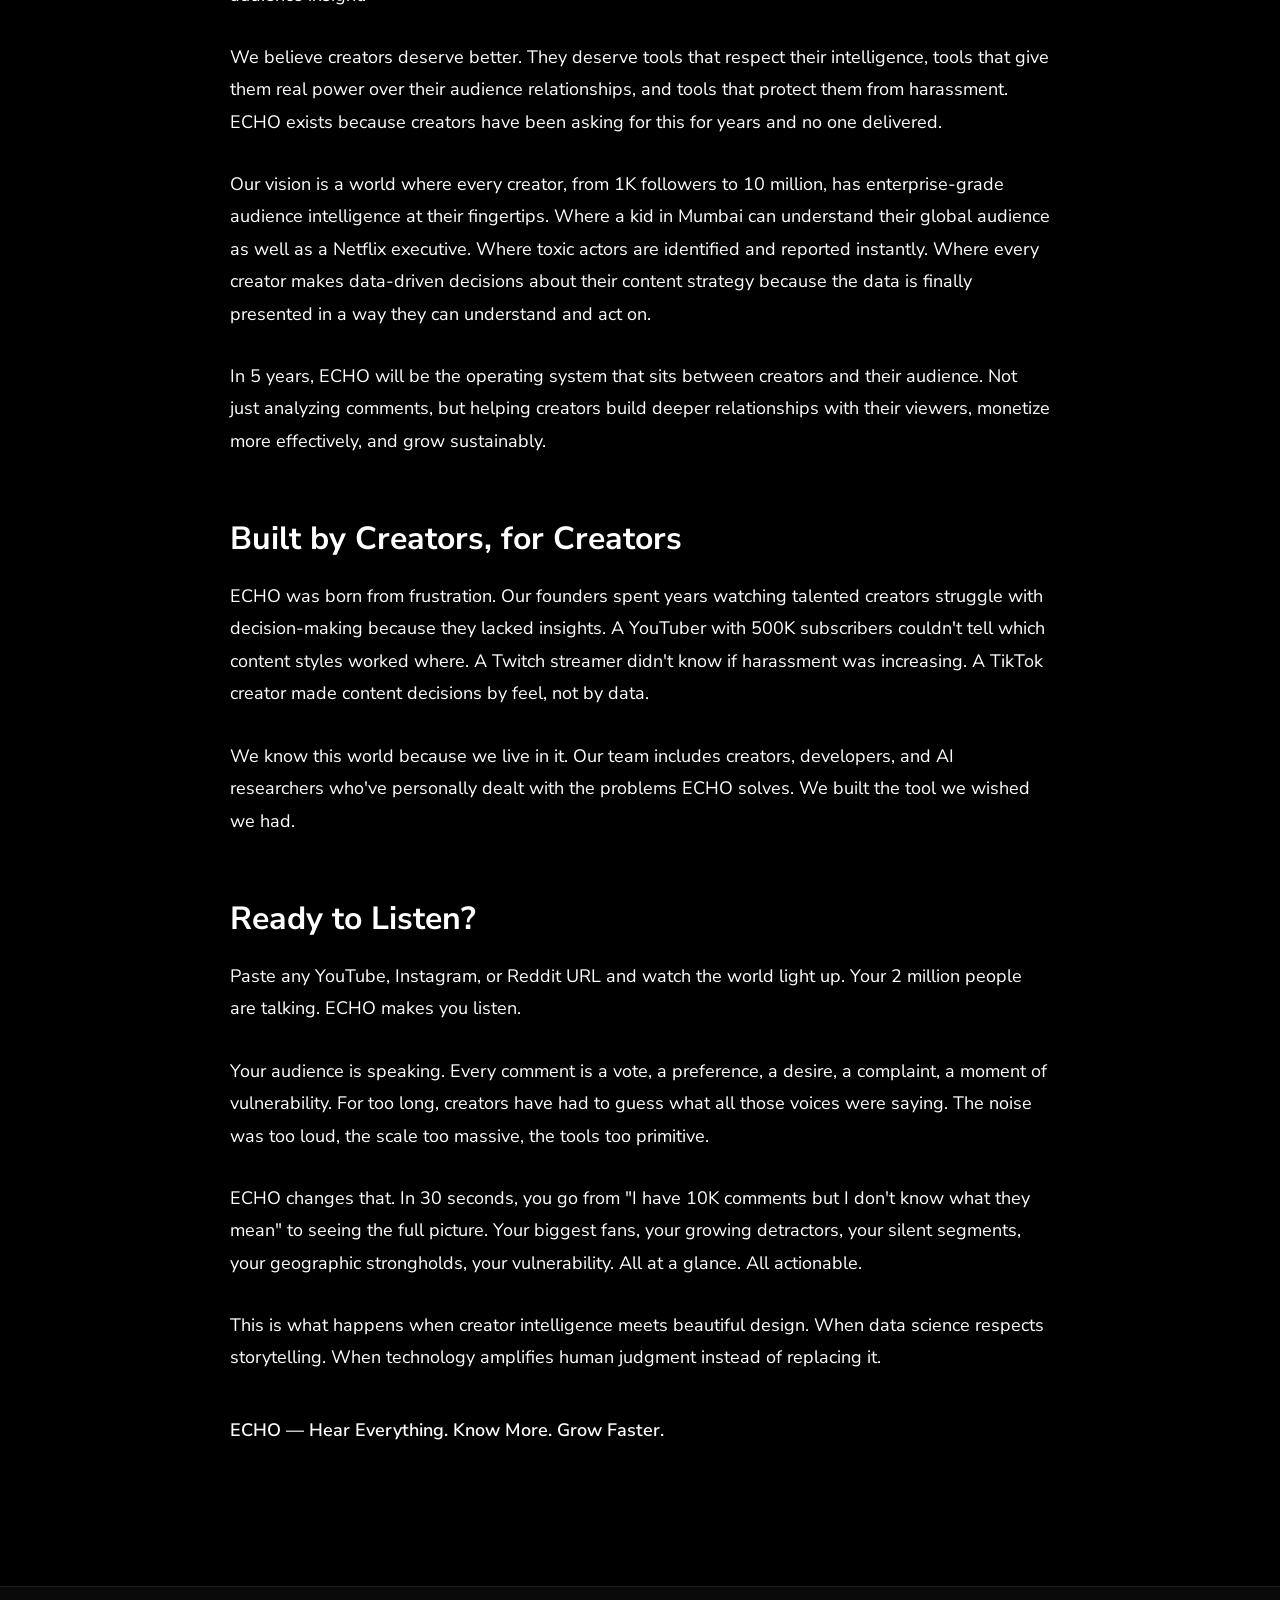
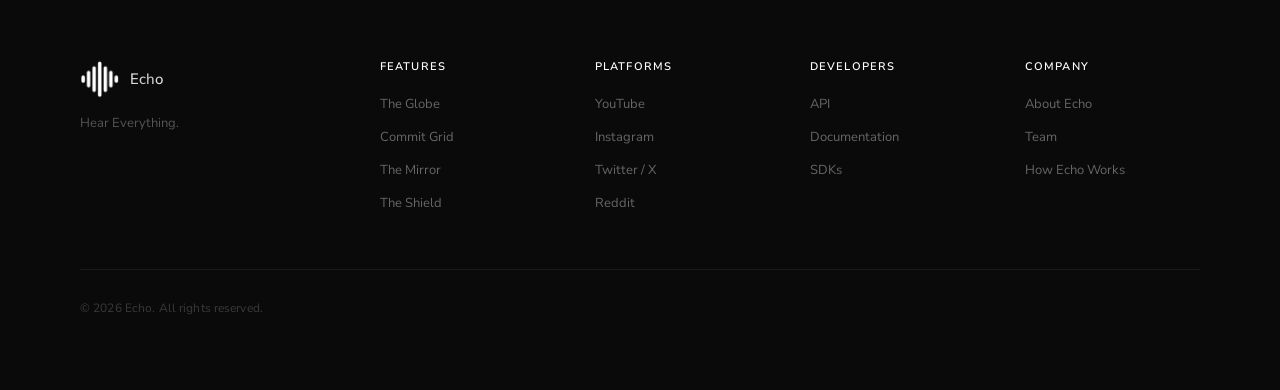
==== commit 195a3de3: "Initial commit" ====
--- a/about.html
+++ b/about.html
@@ -20,8 +20,8 @@
       margin: 0;
       padding: 0;
       overflow-x: hidden;
-      background: #0a0a0a;
-      color: #dde0ea;
+      background: #000000;
+      color: #ffffff;
       font-family: 'Nunito Sans', sans-serif;
       display: flex;
       flex-direction: column;
@@ -31,16 +31,23 @@
     main {
       flex: 1;
       padding: 80px 40px;
-      max-width: 1200px;
+      max-width: 900px;
       margin: 0 auto;
       width: 100%;
+      background: #000000;
     }
 
     h1 {
-      font-size: 48px;
+      font-size: 52px;
       font-weight: 700;
       margin-bottom: 30px;
       color: #fff;
+      opacity: 1;
+      transform: scale(1);
+    }
+
+    h1.animate {
+      animation: scrollZoomIn 0.8s ease-out forwards;
     }
 
     h2 {
@@ -48,13 +55,34 @@
       font-weight: 700;
       margin: 50px 0 20px;
       color: #fff;
+      opacity: 1;
+      transform: scale(1);
+    }
+
+    h2.animate {
+      animation: scrollZoomIn 0.8s ease-out forwards;
+    }
+
+    h3 {
+      opacity: 1;
+      transform: scale(1);
+    }
+
+    h3.animate {
+      animation: scrollZoomIn 0.8s ease-out forwards;
     }
 
     p {
-      font-size: 16px;
-      line-height: 1.6;
-      color: #dde0ea;
-      margin-bottom: 20px;
+      font-size: 18px;
+      line-height: 1.8;
+      color: #ffffff;
+      margin-bottom: 30px;
+      opacity: 1;
+      transform: scale(1);
+    }
+
+    p.animate {
+      animation: scrollZoomIn 0.8s ease-out forwards;
     }
 
     a {
@@ -63,6 +91,7 @@
     }
 
     a:hover {
+      color: #79c0ff;
       text-decoration: underline;
     }
 
@@ -72,6 +101,86 @@
 
     .footer {
       flex-shrink: 0;
+    }
+
+    @keyframes scrollZoomIn {
+      0% {
+        opacity: 0;
+        transform: scale(0.95) translateY(20px);
+      }
+      100% {
+        opacity: 1;
+        transform: scale(1) translateY(0);
+      }
+    }
+
+    ul {
+      opacity: 1;
+      transform: scale(1);
+    }
+
+    ul.animate {
+      animation: scrollZoomIn 0.8s ease-out forwards;
+    }
+
+    ol {
+      opacity: 1;
+      transform: scale(1);
+    }
+
+    ol.animate {
+      animation: scrollZoomIn 0.8s ease-out forwards;
+    }
+
+    li {
+      color: #ffffff;
+    }
+
+    .about-hero {
+      background: #000000;
+      padding: 120px 40px 80px;
+      text-align: center;
+      margin: 0 -40px 0 -40px;
+      width: calc(100% + 80px);
+    }
+
+    .about-hero h1 {
+      font-size: 52px;
+      font-weight: 700;
+      line-height: 1.2;
+      max-width: 900px;
+      margin: 0 auto 60px;
+      color: #ffffff;
+    }
+
+    .about-image {
+      width: 100%;
+      max-width: 900px;
+      border-radius: 16px;
+      margin: 0 auto 20px;
+      display: block;
+      opacity: 1;
+    }
+
+    .about-image.animate {
+      animation: scrollZoomIn 0.8s ease-out forwards;
+    }
+
+    .image-caption {
+      font-size: 14px;
+      line-height: 1.6;
+      color: #b0b8c9;
+      margin-top: 20px;
+      margin-bottom: 40px;
+      max-width: 900px;
+      margin-left: auto;
+      margin-right: auto;
+      text-align: center;
+      opacity: 1;
+    }
+
+    .image-caption.animate {
+      animation: scrollZoomIn 0.8s ease-out forwards;
     }
   </style>
 </head>
@@ -89,7 +198,7 @@
       <ul class="navbar__list">
 
         <li class="navbar__item">
-          <a href="html/research.html" class="navbar__link">Features</a>
+          <a href="html/globe.html" class="navbar__link">Features</a>
         </li>
 
         <li class="navbar__item navbar__item--drop" data-drop="mission">
@@ -123,7 +232,7 @@
     </nav>
 
     <div class="navbar__right">
-      <a href="html/join.html" class="navbar__cta">Try Echo</a>
+      <a href="current.html" class="navbar__cta">Get Started</a>
       <button class="navbar__hamburger" id="hamburgerBtn" aria-label="Open menu" aria-expanded="false">
         <span></span><span></span><span></span>
       </button>
@@ -154,7 +263,7 @@
       <div class="dropdown__info">
         <h3 class="dropdown__headline">Built by developers,<br>for developers</h3>
         <p class="dropdown__sub">Integrate Echo into your applications using our APIs and developer tools.</p>
-        <a href="html/community.html" class="dropdown__see-all">Developer resources</a>
+        <a href="doc.html" class="dropdown__see-all">Developer resources</a>
       </div>
       <ul class="dropdown__links">
         <li><a href="#" class="dropdown__link">REST API <span>›</span></a></li>
@@ -181,7 +290,7 @@
 
   <div class="mobile-menu" id="mobileMenu" aria-hidden="true">
     <ul class="mobile-list">
-      <li><a href="html/research.html" class="mobile-link">Features</a></li>
+      <li><a href="html/globe.html" class="mobile-link">Features</a></li>
 
       <li class="mobile-group">
         <button class="mobile-link mobile-group__btn" aria-expanded="false">
@@ -227,7 +336,7 @@
       </li>
 
       <li class="mobile-cta-row">
-        <a href="html/join.html" class="navbar__cta">Try Echo</a>
+        <a href="current.html" class="navbar__cta">Get Started</a>
       </li>
     </ul>
   </div>
@@ -237,19 +346,16 @@
 <div class="dropdown-overlay" id="dropOverlay"></div>
 
 <main>
-  <div class="about-section">
-    <h1>ECHO — Hear Everything</h1>
-    <p style="font-size: 20px; font-weight: 600; margin-bottom: 40px;">World's First Audience Relationship Manager for Content Creators</p>
-  </div>
-
-  <div class="about-section">
-    <p>This is ECHO — a revolutionary AI tool built for content creators. When creators post a video, 10,000 comments come in within 24 hours. But they only read 50, and guess about the rest. The next video underperforms. Why? Because there was no tool to understand real honest feedback. ECHO solves this problem.</p>
-  </div>
-
-  <div class="about-section">
-    <h2>The Problem Creators Face</h2>
+  <div class="about-hero">
+    <h1>ECHO ~ Hear Everything</h1>
+    <img src="about.png" alt="Echo Platform Overview" class="about-image">
+    <p class="image-caption">Understanding audience sentiment across platforms by analyzing comments in real-time. Echo transforms raw feedback into visual intelligence that creators can act on immediately. From geographic sentiment mapping to emotional trend detection, every piece of audience data becomes actionable insight.</p>
+  </div>
+
+  <div class="about-section">
+    <h2>About Echo</h2>
     <p>Every day 500 million comments are posted on YouTube, Instagram, and Reddit. This is the most honest feedback creators can get. But:</p>
-    <ul style="margin: 15px 0 20px 20px; color: #dde0ea;">
+    <ul style="margin: 15px 0 20px 20px; color: #ffffff;">
       <li>Scale Issue: Reading 10K comments manually is impossible</li>
       <li>Context Missing: A single comment doesn't tell you overall audience mood</li>
       <li>Geography Blind: Comments from India or US? You don't know</li>
@@ -262,6 +368,7 @@
   <div class="about-section">
     <h2>What ECHO Does</h2>
     <p>ECHO is not a traditional sentiment dashboard. It provides three cinematic experiences:</p>
+    <p>We believe that understanding your audience at scale should be beautiful, intuitive, and actionable. Most analytics tools throw spreadsheets at creators — rows of data with no context, no emotion, no story. ECHO transforms raw comments into visual narratives. You don't just see numbers; you see your audience's heartbeat across the globe in real time. Every sentiment becomes a visual, every trend becomes a pattern you can act on immediately.</p>
   </div>
 
   <div class="about-section">
@@ -274,6 +381,7 @@
       <li>Black pin = Abusive (Flagged automatically)</li>
     </ul>
     <p>Countries glow based on dominant sentiment. India 80% positive shows deep green glow. Brazil with a hate cluster shows red region glow. Your audience has a geography.</p>
+    <p>The Globe isn't just beautiful — it's strategically powerful. For the first time ever, creators can pinpoint exactly where their audience resonates most. A YouTuber discovers 40% of positive comments come from Southeast Asia, while North America shows mixed sentiment with an emerging hate cluster. This isn't just interesting; it's actionable. It tells you which markets love you, which ones are at risk, and where to focus your content strategy. Some creators will suddenly realize their comedy lands differently in India versus the US, or that a controversial topic sparked outrage in one region while acceptance in another. This geographic intelligence changes how creators think about their global audience.</p>
   </div>
 
   <div class="about-section">
@@ -287,12 +395,15 @@
       <li>Ice Blue Diamond = Viral moment</li>
     </ul>
     <p>Click any square to see all comments from that day. Your audience relationship, version controlled.</p>
+    <p>The Commit Grid is the long-term memory of your channel's health. Where the Globe shows you right now, the Grid shows you where you've been. Imagine scrolling back and seeing exactly when sentiment shifted. You uploaded a controversial video on March 15th—the square is bright red, comments spiking to 50% negative. But September 3rd shows ice blue—your most viral day ever. January had consistent grey squares—engagement was dying. This historical view reveals patterns you'd never spot in alerts. You'll see that every time you switch topics, sentiment drops. Or that your audience gets more emotional around certain times of year. Creators use this to version-control their audience relationship the same way developers track code quality. One swipe backwards and you can reconstruct what happened and why.</p>
   </div>
 
   <div class="about-section">
     <h3 style="font-size: 24px; margin: 30px 0 15px;">3. The Mirror + The Shield</h3>
     <p><strong>The Mirror:</strong> An AI-written honest paragraph from your audience's voice. "Your audience loves your editing style but Tier 2 cities feel disconnected since October."</p>
     <p><strong>The Shield:</strong> Abusive comments go to RED ZONE, create offender profile cards, generate 1-click Cybercell reports, and export legal PDF evidence.</p>
+    <p>The Mirror is something no other tool offers: a synthesis of raw audience emotion written in natural language. Instead of charts, you get AI that reads all 10,000 comments and writes a paragraph as if your audience is speaking directly to you. And it's honest. You'll never get "your audience is happy" — you get "they love your authenticity but they're frustrated with upload frequency and they've noticed you're imitating creators they already watch." This kind of feedback, synthesized from thousands of voices, is what data scientists spend months extracting. ECHO gives it to you instantly.</p>
+    <p>The Shield is the safety layer creators desperately need but never had. Abusive comments are isolated, their senders are profiled (location, account age, history), and you get a legal-ready PDF that can be submitted to cyber police authorities. A creator being harassed can now generate evidence instantly — no need to manually screenshot 50 comments and compile a document. One click, they have their case ready.</p>
   </div>
 
   <div class="about-section">
@@ -324,6 +435,9 @@
       <li>Protect yourself: Abuser's full profile plus 1-click legal action</li>
       <li>Audience speaks directly: Mirror gives you honest AI-written feedback</li>
     </ul>
+    <p>Most creators operate in a feedback vacuum. They upload, wait for metrics, and guess. They can't tell if their audience loved a video or tolerated it. They don't know which geographic region is growing and which is declining. They can't distinguish between constructive criticism and toxic abuse. The result: they make decisions based on intuition and luck, not insight. Video performance becomes a coin flip.</p>
+    <p>ECHO closes this gap. When a creator uploads a video, within minutes they watch it unfold on the Globe. Comments lighting up in different colors across different countries. Patterns emerging instantly. They see that Australia loved it but UK is mixed. That their emotional raw-vulnerability content resonates in Tier 2 Indian cities but bores premium metros. That a specific topic always triggers a hate spike. With this knowledge, they make the next video with precision. They know which content styles work where, what topics resonate with whom, and where their growth lies.</p>
+    <p>For growing creators especially, this is transformative. A channel stuck at 100K subscribers is usually stuck not because content is bad, but because they haven't found their true audience positioning. ECHO reveals it. Suddenly they realize: "Young women in Southeast Asia love my dance videos but I'm uploading education content that appeals to nobody." Decision made: pivot strategy, target the winning demographic, grow 10x.</p>
   </div>
 
   <div class="about-section">
@@ -339,30 +453,42 @@
     <p>This granularity reveals true audience emotion.</p>
   </div>
 
-  <div class="about-section">
-    <h2>Brand Identity</h2>
-    <p><strong>Primary Color:</strong> Deep Red #8B1A1A</p>
-    <p><strong>Background:</strong> Off-white #F5F2EE</p>
-    <p><strong>Accents:</strong></p>
-    <ul style="margin: 15px 0 20px 20px; color: #dde0ea;">
-      <li>Green #39D353 (Positive)</li>
-      <li>Red #FF4444 (Negative)</li>
-      <li>Yellow #F0A500 (Emotional)</li>
-      <li>Ice Blue #B9F2FF (Viral)</li>
-    </ul>
-    <p><strong>Logo:</strong> Concentric sound waves forming a globe shape</p>
-    <p><strong>Tagline:</strong> "Hear Everything."</p>
-  </div>
 
   <div class="about-section">
     <h2>Competitive Edge</h2>
     <p>ECHO wins because people emotionally connect when they see India glowing green or abusive black pins clustering. We provide the highest granularity in sentiment analysis, the most immersive visualization, and the only legal protection system for creators.</p>
+    <p>Several tools exist in the comment analysis space. But none combine these elements:</p>
+    <ul style="margin: 15px 0 20px 20px; color: #dde0ea;">
+      <li><strong>Geospatial Sentiment:</strong> No other tool maps comments by location and sentiment simultaneously. No one else shows you the Globe.</li>
+      <li><strong>4-Class + Abuse System:</strong> Competitors use basic positive/negative/neutral. We understand emotional nuance and separate abuse entirely.</li>
+      <li><strong>Historical Pattern Recognition:</strong> The Commit Grid is unique. No one else gives you a year-long view of your audience relationship.</li>
+      <li><strong>AI Mirror Summary:</strong> No other tool synthesizes comments into natural language insights. You don't get charts, you get a paragraph from your audience.</li>
+      <li><strong>Legal Shield:</strong> We're the only tool that generates cyber-harassment reports for law enforcement. Creators finally have documentation.</li>
+    </ul>
+    <p>ECHO doesn't just collect data—it tells stories. And humans connect with stories, not spreadsheets.</p>
+  </div>
+
+  <div class="about-section">
+    <h2>Our Vision</h2>
+    <p>The creator economy is the future of media. By 2030, more people will make income from content creation than from traditional employment. But the tools available to creators haven't evolved. Most monetization platforms still treat creators as content machines, not as businesses requiring deep audience insight.</p>
+    <p>We believe creators deserve better. They deserve tools that respect their intelligence, tools that give them real power over their audience relationships, and tools that protect them from harassment. ECHO exists because creators have been asking for this for years and no one delivered.</p>
+    <p>Our vision is a world where every creator, from 1K followers to 10 million, has enterprise-grade audience intelligence at their fingertips. Where a kid in Mumbai can understand their global audience as well as a Netflix executive. Where toxic actors are identified and reported instantly. Where every creator makes data-driven decisions about their content strategy because the data is finally presented in a way they can understand and act on.</p>
+    <p>In 5 years, ECHO will be the operating system that sits between creators and their audience. Not just analyzing comments, but helping creators build deeper relationships with their viewers, monetize more effectively, and grow sustainably.</p>
+  </div>
+
+  <div class="about-section">
+    <h2>Built by Creators, for Creators</h2>
+    <p>ECHO was born from frustration. Our founders spent years watching talented creators struggle with decision-making because they lacked insights. A YouTuber with 500K subscribers couldn't tell which content styles worked where. A Twitch streamer didn't know if harassment was increasing. A TikTok creator made content decisions by feel, not by data.</p>
+    <p>We know this world because we live in it. Our team includes creators, developers, and AI researchers who've personally dealt with the problems ECHO solves. We built the tool we wished we had.</p>
   </div>
 
   <div class="about-section">
     <h2>Ready to Listen?</h2>
     <p>Paste any YouTube, Instagram, or Reddit URL and watch the world light up. Your 2 million people are talking. ECHO makes you listen.</p>
-    <p style="margin-top: 30px; font-size: 18px; font-weight: 600;">ECHO — Hear Everything</p>
+    <p>Your audience is speaking. Every comment is a vote, a preference, a desire, a complaint, a moment of vulnerability. For too long, creators have had to guess what all those voices were saying. The noise was too loud, the scale too massive, the tools too primitive.</p>
+    <p>ECHO changes that. In 30 seconds, you go from "I have 10K comments but I don't know what they mean" to seeing the full picture. Your biggest fans, your growing detractors, your silent segments, your geographic strongholds, your vulnerability. All at a glance. All actionable.</p>
+    <p>This is what happens when creator intelligence meets beautiful design. When data science respects storytelling. When technology amplifies human judgment instead of replacing it.</p>
+    <p style="margin-top: 40px; font-size: 18px; font-weight: 600; color: #fff;">ECHO — Hear Everything. Know More. Grow Faster.</p>
   </div>
 </main>
 
@@ -426,5 +552,41 @@
 <script src="components/navbar/navbar.js"></script>
 <script src="components/footer/footer.js"></script>
 
+<script>
+const observerOptions = {
+  threshold: 0.1,
+  rootMargin: '0px 0px -50px 0px'
+};
+
+const observer = new IntersectionObserver((entries) => {
+  entries.forEach(entry => {
+    if (entry.isIntersecting) {
+      const delay = Array.from(entry.target.parentElement?.children || []).indexOf(entry.target) * 0.1;
+      entry.target.style.animationDelay = delay + 's';
+      entry.target.classList.add('animate');
+      observer.unobserve(entry.target);
+    }
+  });
+}, observerOptions);
+
+document.querySelectorAll('h1, h2, h3, p, ul, ol, .about-image, .image-caption').forEach(el => {
+  observer.observe(el);
+});
+
+window.addEventListener('scroll', () => {
+  document.querySelectorAll('h1, h2, h3, p, ul, ol, .about-image, .image-caption').forEach(el => {
+    if (!el.classList.contains('animate')) {
+      const rect = el.getBoundingClientRect();
+      const isVisible = rect.top < window.innerHeight * 0.85 && rect.bottom > 0;
+      if (isVisible) {
+        const delay = Array.from(el.parentElement?.children || []).indexOf(el) * 0.1;
+        el.style.animationDelay = delay + 's';
+        el.classList.add('animate');
+      }
+    }
+  });
+});
+</script>
+
 </body>
 </html>
